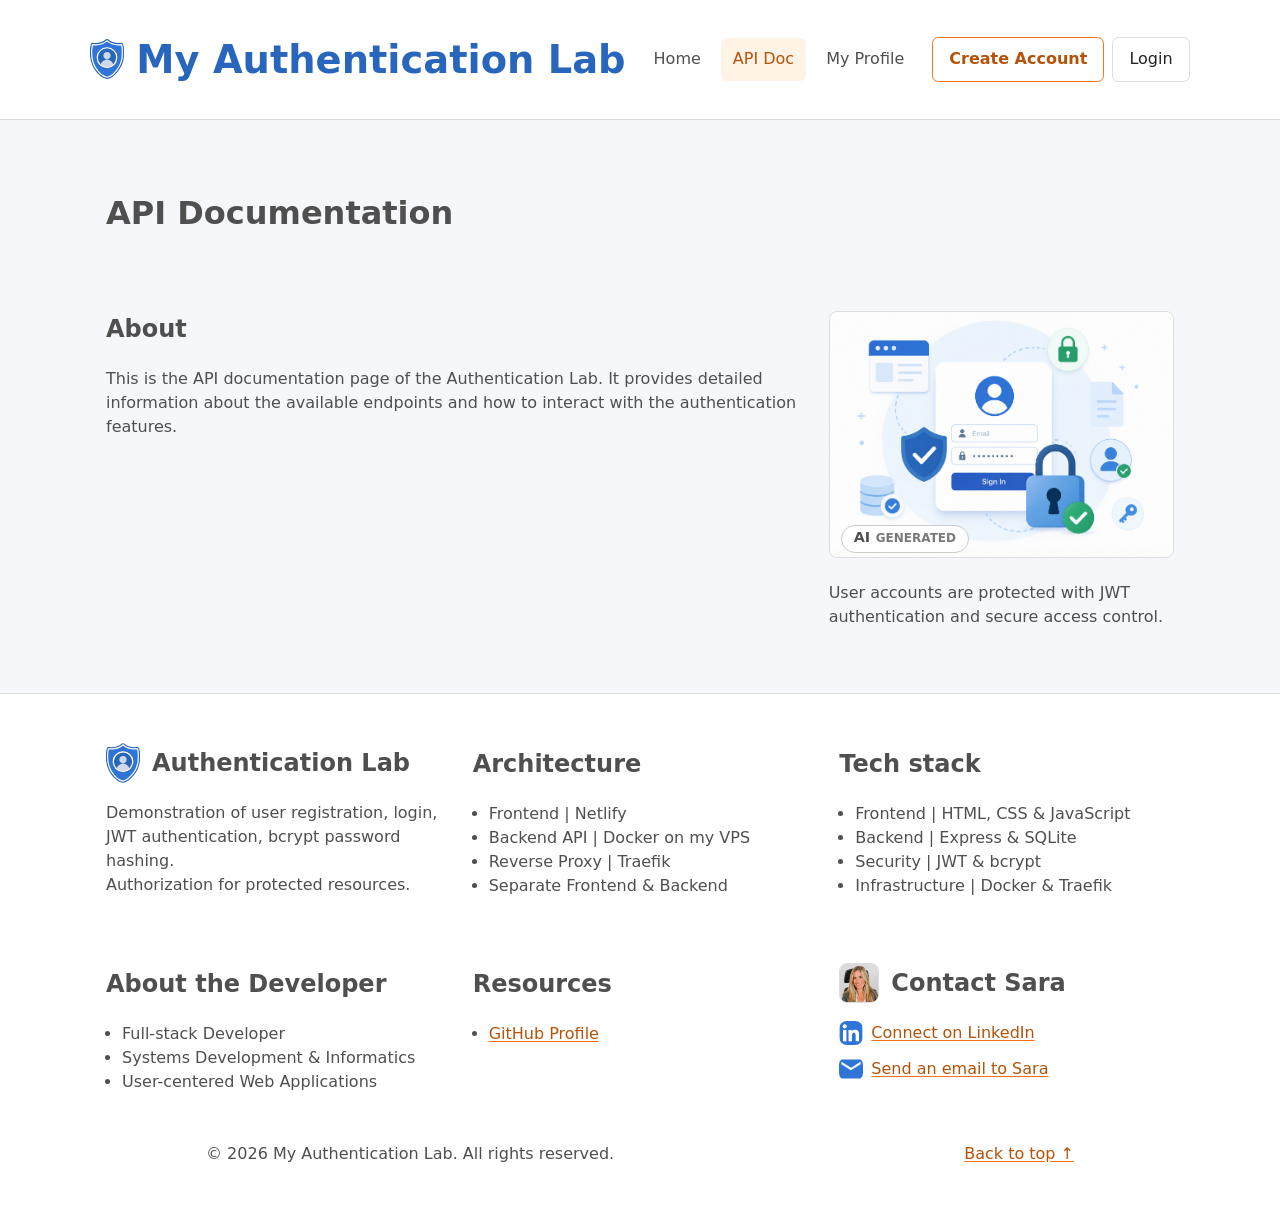
==== api-documentation.html @ 60d190fe "update header and footer link styling" ====
<!doctype html>
<html lang="en">
  <head>
    <meta charset="UTF-8" />
    <meta name="viewport" content="width=device-width, initial-scale=1.0" />
    <title>API documentation | My Authentication Lab</title>
    <link rel="icon" type="image/x-icon" href="favicon.ico" />
    <link rel="stylesheet" href="assets/styles/styles.css" />
  </head>
  <body id="top">
    <a class="skip-link" href="#main-content">Skip to main content</a>
    <header class="site-header navbar">
      <div class="container">
        <div class="logo-container">
          <a href="index.html" class="brand-link" aria-label="Go to homepage">
            <img src="assets/images/logo.svg" alt="" class="logo" height="40" />
            <span class="site-name">
              <span class="site-name-mobile">My Auth. Lab</span>
              <span class="site-name-desktop">My Authentication Lab</span>
            </span>
          </a>
        </div>
        <nav class="site-nav">
          <button
            class="hamburger"
            aria-label="Open menu"
            aria-expanded="false"
            aria-controls="nav-menu"
          >
            ☰
          </button>
          <div class="nav-menu" id="nav-menu">
            <ul class="nav-links">
              <li>
                <a href="index.html">Home</a>
              </li>
              <li>
                <a href="api-documentation.html" aria-current="page">API Doc</a>
              </li>
              <!-- Menu link to protected page -->
              <li><a href="profile.html">My Profile</a></li>
            </ul>
            <div class="auth-links">
              <!-- Create account -->
              <a
                href="create-account.html"
                id="register-link"
                class="action-button action-button--emphasis"
              >
                Create Account
              </a>

              <!-- Login/logout -->
              <a href="login.html" id="login-link" class="action-button">
                Login
              </a>

              <button id="logout-btn" type="button" class="action-button">
                Logout
              </button>
            </div>
          </div>
        </nav>
      </div>
    </header>
    <main class="site-main" id="main-content" tabindex="-1">
      <div class="container content-layout">
        <h1>API Documentation</h1>
        <section>
          <h2>About</h2>
          <p>
            This is the API documentation page of the Authentication Lab. It
            provides detailed information about the available endpoints and how
            to interact with the authentication features.
          </p>
        </section>

        <section>
          <h2></h2>

          <figure>
            <img
              src="assets/images/authentication-authorization.png"
              alt="Illustration of secure user authentication and access control"
              class="illustration"
            />

            <div class="ai-badge">
              <span class="ai">AI</span><span class="generated">GENERATED</span>
            </div>
          </figure>

          <p>
            User accounts are protected with JWT authentication and secure
            access control.
          </p>
        </section>
      </div>
    </main>
    <footer class="site-footer">
      <div class="container footer-grid">
        <div class="footer-cell">
          <div class="footer-heading">
            <a href="index.html" class="brand-link" aria-label="Go to homepage">
              <img
                src="assets/images/logo.svg"
                alt=""
                class="logo"
                height="40"
                width="34"
            /></a>
            <h2>Authentication Lab</h2>
          </div>
          <p class="footer-description">
            Demonstration of user registration, login, JWT authentication,
            bcrypt password hashing. <br />
            Authorization for protected resources.
          </p>
        </div>

        <div class="footer-cell">
          <h2>Architecture</h2>

          <ul>
            <li>Frontend | Netlify</li>
            <li>Backend API | Docker on my VPS</li>
            <li>Reverse Proxy | Traefik</li>
            <li>Separate Frontend & Backend</li>
          </ul>
        </div>

        <div class="footer-cell">
          <h2>Tech stack</h2>
          <ul>
            <li>Frontend | HTML, CSS & JavaScript</li>
            <li>Backend | Express & SQLite</li>
            <li>Security | JWT & bcrypt</li>
            <li>Infrastructure | Docker & Traefik</li>
          </ul>
        </div>

        <div class="footer-cell">
          <h2>About the Developer</h2>
          <ul>
            <li>Full-stack Developer</li>
            <li>Systems Development & Informatics</li>
            <li>User-centered Web Applications</li>
          </ul>
        </div>

        <div class="footer-cell">
          <h2>Resources</h2>
          <ul>
            <li>
              <a
                href="https://github.com/sarasjodin"
                target="_blank"
                rel="noopener noreferrer"
                >GitHub Profile</a
              >
            </li>
          </ul>
        </div>

        <div class="footer-cell">
          <div class="footer-heading">
            <img
              src="assets/images/sara.jpg"
              alt="Portrait of Sara Sjödin"
              class="foto"
              height="40"
              width="40"
              loading="lazy"
            />
            <h2>Contact Sara</h2>
          </div>
          <ul class="contact-links">
            <li class="social-icon linkedin">
              <a
                class="icon linkedin square icon-bw"
                href="https://it.linkedin.com/in/sjodinscolari"
                target="_blank"
                rel="noopener noreferrer"
                aria-label="Visit my LinkedIn page"
              >
                <img
                  src="assets/images/linkedin.svg"
                  alt=""
                  width="24"
                  height="24"
                  loading="lazy"
                  class="icon"
                />
                Connect on LinkedIn
              </a>
            </li>
            <li>
              <a
                href="mailto:sara@sarasjodin.com"
                target="_blank"
                rel="noopener noreferrer"
                ><img
                  src="assets/images/email.svg"
                  alt=""
                  width="24"
                  height="24"
                  loading="lazy"
                  class="icon"
                />
                Send an email to Sara</a
              >
            </li>
          </ul>
        </div>
      </div>
      <div class="footer-bottom">
        <p>&copy; 2026 My Authentication Lab. All rights reserved.</p>
        <p class="back-to-top">
          <a href="#top">Back to top ↑</a>
        </p>
      </div>
    </footer>
    <!-- Main logic -->
    <script type="module" src="assets/js/main.js"></script>
  </body>
</html>
---- assets/styles/styles.css ----
/* Reset / base */
* {
  box-sizing: border-box;
}

:root {
  --accent: #f97316;
  --accent-light: #fff3e6;
  --accent-dark: #b45309;
}

body {
  margin: 0;
  font-family: system-ui, sans-serif;
  line-height: 1.5;
  background: #f5f7fa;
  color: #4f4f4f;
}

/* Gemensamma element */
img {
  max-width: 100%;
  border-radius: 8px;
  border: 1px solid #ddd;
}

figure {
  position: relative;
  margin: 0;
}

.ai-badge {
  position: absolute;
  left: 0.75rem;
  bottom: 0.75rem;
  display: inline-flex;
  align-items: baseline;
  gap: 0.35rem;
  padding: 0.1rem 0.75rem 0.2rem;
  border: 1px solid #ccc;
  border-radius: 999px;
  background: rgba(255, 255, 255, 0.95);
  z-index: 1;
}

.ai {
  font-size: 0.9rem;
  font-weight: 700;
  color: #515151;
}

.generated {
  font-size: 0.75rem;
  font-weight: 700;
  color: #797979;
}

.icon,
.form-heading .heading-icon,
.logo {
  display: block;
  border: none;
}

.brand-link {
  display: flex;
  align-items: center;
  gap: 0.75rem;
  text-decoration: none;
  color: #2766bc;
}

.contact-links > ul {
  padding: 0;
}

.contact-links {
  list-style: none;
  padding: 0;
  margin: 0;
}

.contact-links a {
  display: flex;
  align-items: center;
  gap: 0.5rem;
}

.contact-links li + li {
  margin-top: 0.75rem;
}

.footer-description {
  margin: 0;
}

button,
input {
  font: inherit;
}

.visually-hidden {
  position: absolute;
  width: 1px;
  height: 1px;
  padding: 0;
  margin: -1px;
  overflow: hidden;
  clip-path: inset(50%);
  white-space: nowrap;
  border: 0;
}

/* Layout - mobile first */
.site-header,
.site-footer {
  width: 100%;
}

.site-header {
  background: white;
  border-bottom: 1px solid #ddd;
}

.site-main {
  padding-block: 3rem;
}

.site-footer {
  background: white;
  padding-block: 2rem;
  border-top: 1px solid #ddd;
}

.footer-grid {
  display: grid;
  gap: 2rem;
  grid-template-columns: 1fr;
}

.footer-bottom {
  max-width: 900px;
  margin-inline: auto;
  padding: 1rem;
  display: flex;
  flex-direction: column;
  align-items: flex-start;
  gap: 1rem;
}

.footer-cell {
  border-radius: 0.5rem;
}

.footer-cell ul:not(.contact-links) {
  padding-left: 1rem;
}

.footer-heading {
  display: flex;
  align-items: center;
  gap: 0.75rem;
  min-height: 75px;
}

.footer-heading h2 {
  margin: 0;
}

.back-to-top {
  margin-top: 1rem;
  align-self: flex-end;
}

.container {
  width: min(100% - 2rem, 1100px);
  margin-inline: auto;
  padding-inline: 1rem;
}

header .container {
  align-items: center;
  display: flex;
  padding-inline: 0;
}

/* Komponenter */

header {
  color: #fff;
  padding: 1rem;
  display: flex;
  align-items: center;
}

.logo-container {
  display: flex;
  align-items: center;
}

.site-name {
  font-size: clamp(1.25rem, 4vw, 2rem);
  font-weight: bold;
  white-space: nowrap;
}

.site-name-desktop {
  display: none;
}

.site-name-mobile {
  display: inline;
}

.nav-menu {
  display: none;
}

.nav-menu.is-open {
  position: absolute;
  top: calc(100% + 0.75rem);
  right: 0;
  z-index: 1000;

  display: grid;
  gap: 1rem;

  min-width: 260px;
  padding: 1rem;

  background: white;
  border: 1px solid #ddd;
  border-radius: 0.75rem;
  box-shadow: 0 8px 24px rgb(0 0 0 / 15%);
}

.nav-links {
  list-style: none;
  padding: 0;
  margin: 0;
}

.nav-links,
.auth-links {
  display: grid;
  gap: 0.5rem;
}

.action-button {
  display: inline-flex;
  justify-content: center;
  align-items: center;

  padding: 0.6rem 1rem;
  border: 1px solid #ddd;
  border-radius: 0.4rem;

  background: white;
  color: #222;

  text-decoration: none;
  font: inherit;
  cursor: pointer;
  white-space: nowrap;

  transition:
    background-color 0.2s ease,
    border-color 0.2s ease;
}

.action-button:hover {
  border-color: var(--accent);
  background: var(--accent-light);
}

.action-button--primary {
  background: var(--accent);
  border-color: var(--accent);
  color: white;
  font-weight: 600;
}

.action-button--primary:hover {
  background: var(--accent-dark);
  border-color: var(--accent-dark);
}

.auth-links {
  padding-top: 1rem;
  border-top: 1px solid #ddd;
}

.profile-page .home-link {
  display: inline-flex;
}

.profile-link,
#logout-btn {
  display: none;
}

.is-logged-in .profile-link,
.is-logged-in #logout-btn {
  display: inline-flex;
}

.is-logged-in #register-link,
.is-logged-in #login-link {
  display: none;
}

#register-link,
#login-link {
  display: inline-flex;
}

.hamburger {
  display: block;
  cursor: pointer;
}

.highlight {
  color: #222;
}

.content-layout {
  display: grid;
  gap: 2rem;
}

.content-layout > h1 {
  grid-column: 1 / -1;
}

/* Forms */
form {
  max-width: 420px;
}

fieldset {
  max-width: 500px;
  padding: 1.5rem 3rem 1.5rem 1.5rem;
  border: 1px solid #ccc;
  border-radius: 8px;
}

.form-group {
  display: grid;
  gap: 0.4rem;
  margin-bottom: 1rem;
}

.form-heading {
  display: flex;
  align-items: center;
  gap: 0.5rem;
}

.heading-icon {
  width: 28px;
  height: 28px;
  flex-shrink: 0;
}

label {
  display: block;
  margin-bottom: 0.35rem;
  font-weight: 600;
}

input {
  width: 100%;
  padding: 0.7rem;
  border: 1px solid #ccc;
  border-radius: 4px;
  font: inherit;
}

.form-button {
  padding: 0.7rem 1rem;
  border: 0;
  border-radius: 4px;
  cursor: pointer;
  font: inherit;
}

.skip-link {
  position: absolute;
  left: -9999px;
}

.nav-links a {
  display: block;
  padding: 0.6rem 0.75rem;
  color: #4f4f4f;
  text-decoration: none;
  border-radius: 0.4rem;
  white-space: nowrap;
}

.nav-links a:hover,
.nav-links a[aria-current='page'] {
  background: var(--accent-light);
  color: var(--accent-dark);
}

/* Auth buttons in header/menu */
.auth-links .action-button {
  background: white;
  color: #222;
  border-color: #ddd;
}

/* Create Account subtle emphasis not primary */
.auth-links .action-button--emphasis {
  border-color: var(--accent);
  color: var(--accent-dark);
  font-weight: 600;
}

/* Hover only for non-active auth buttons */
.auth-links .action-button:not([aria-current='page']):hover,
#logout-btn:hover {
  background: var(--accent-light);
  border-color: var(--accent);
  color: var(--accent-dark);
}

/* Active auth page */
.auth-links .action-button[aria-current='page'] {
  background: var(--accent-light);
  color: var(--accent-dark);
  border-color: transparent;
  font-weight: 700;
}

/* No visual change when hovering active auth page */
.auth-links .action-button[aria-current='page']:hover {
  background: var(--accent-light);
  color: var(--accent-dark);
  border-color: transparent;
}

.site-main a,
.site-footer a {
  color: var(--accent-dark);
  text-decoration-color: var(--accent);
  text-underline-offset: 0.15em;
  transition: color 0.2s ease;
}

.site-main a:hover,
.site-footer a:hover {
  color: var(--accent);
}

#register-link,
#login-link {
  margin-left: 0;
}

.brand-link:hover,
.brand-link.active {
  color: #1d4d90;
}

.site-header .container {
  gap: 1rem;
}

@media (min-width: 365px) {
  .site-name-mobile {
    display: none;
  }

  .site-name-desktop {
    display: inline;
  }

  .site-header .container {
    gap: 1rem;
  }
}

@media (min-width: 768px) {
  .site-header {
    min-height: 120px;
  }

  .footer-grid {
    display: grid;
    grid-template-columns: repeat(3, 1fr);
    align-items: start;
  }

  .footer-bottom {
    flex-direction: row;
    justify-content: space-between;
    align-items: center;
  }

  .site-main {
    padding-block: 3rem;
  }

  .site-main .container {
    display: grid;
    gap: 2rem;
    margin-inline: auto;
    padding-inline: 1rem;
  }
}

@media (min-width: 925px) {
  .hamburger {
    display: none;
  }

  .nav-menu {
    position: static;
    display: flex;
    align-items: center;
    gap: 1rem;

    min-width: auto;
    padding: 0;
    border: 0;
    box-shadow: none;
  }

  .nav-links,
  .auth-links {
    display: flex;
    align-items: center;
  }

  .auth-links {
    border-top: none;
    padding-top: 0;
    border-top: 0;
  }

  .site-name {
    font-size: clamp(1rem, 3vw, 2.5rem);
  }
}

@media (min-width: 1000px) {
  .content-layout {
    grid-template-columns: 2fr 1fr;
    align-items: start;
  }
}
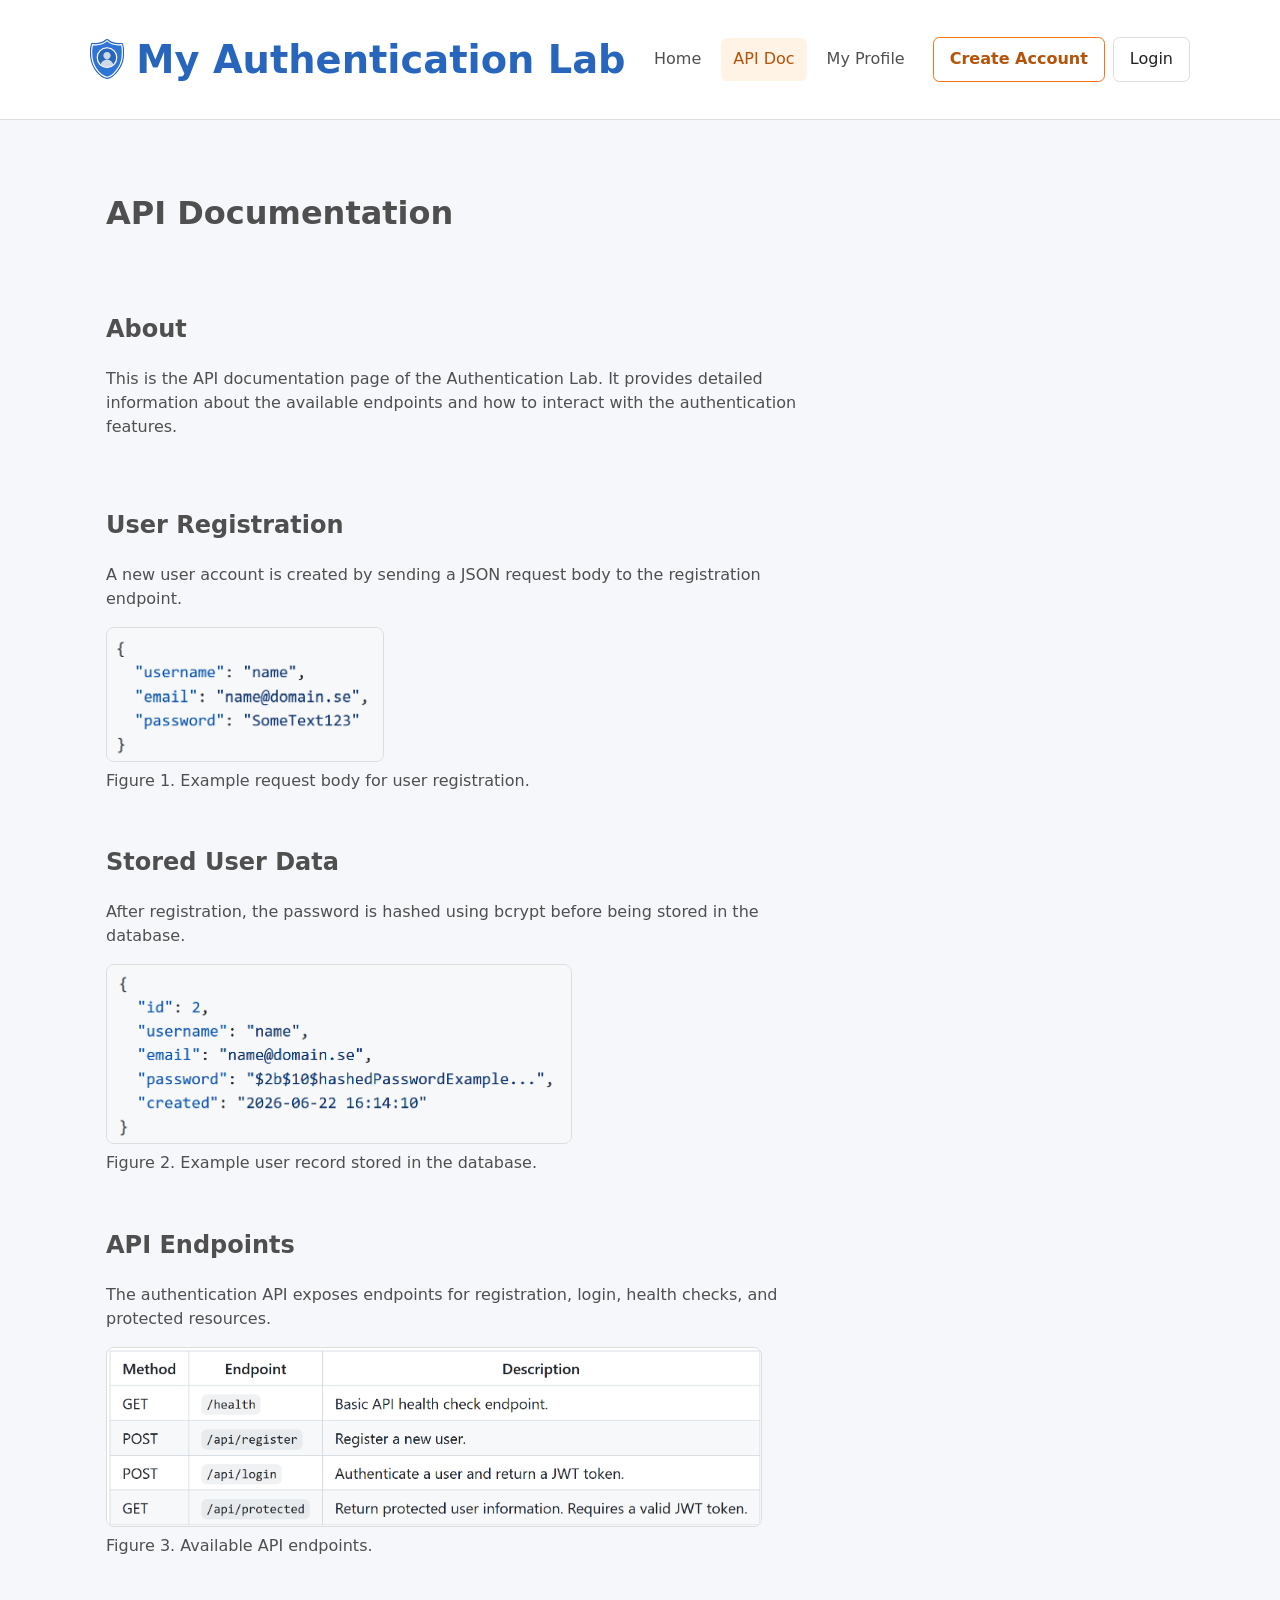
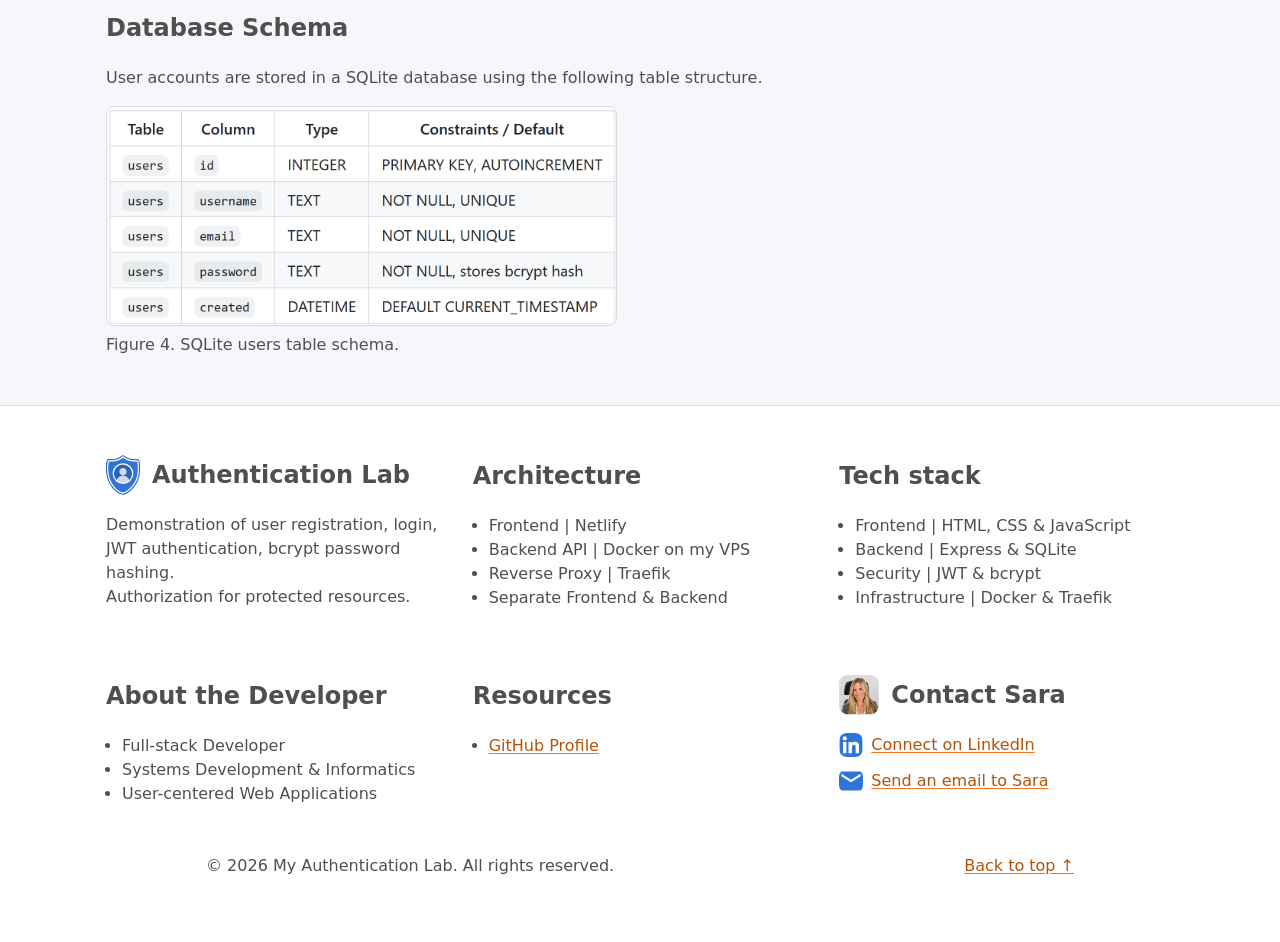
==== commit 5a608796: "improve apidoc page" ====
--- a/api-documentation.html
+++ b/api-documentation.html
@@ -7,7 +7,7 @@
     <link rel="icon" type="image/x-icon" href="favicon.ico" />
     <link rel="stylesheet" href="assets/styles/styles.css" />
   </head>
-  <body id="top">
+  <body id="top" class="apidoc-page">
     <a class="skip-link" href="#main-content">Skip to main content</a>
     <header class="site-header navbar">
       <div class="container">
@@ -75,25 +75,84 @@
           </p>
         </section>
 
-        <section>
-          <h2></h2>
-
-          <figure>
-            <img
-              src="assets/images/authentication-authorization.png"
-              alt="Illustration of secure user authentication and access control"
-              class="illustration"
-            />
-
-            <div class="ai-badge">
-              <span class="ai">AI</span><span class="generated">GENERATED</span>
-            </div>
-          </figure>
-
-          <p>
-            User accounts are protected with JWT authentication and secure
-            access control.
-          </p>
+        <section aria-labelledby="registration-heading">
+          <h2 id="registration-heading">User Registration</h2>
+
+          <p>
+            A new user account is created by sending a JSON request body to the
+            registration endpoint.
+          </p>
+
+          <figure>
+            <img
+              src="assets/images/register-request-body.png"
+              alt="Example JSON request body with username, email, and password."
+              height="135"
+              width="278"
+            />
+            <figcaption>
+              Figure 1. Example request body for user registration.
+            </figcaption>
+          </figure>
+        </section>
+
+        <section aria-labelledby="database-record-heading">
+          <h2 id="database-record-heading">Stored User Data</h2>
+
+          <p>
+            After registration, the password is hashed using bcrypt before being
+            stored in the database.
+          </p>
+
+          <figure>
+            <img
+              src="assets/images/example-database-record.png"
+              alt="Example database record containing a hashed password."
+              height="180"
+              width="466"
+            />
+            <figcaption>
+              Figure 2. Example user record stored in the database.
+            </figcaption>
+          </figure>
+        </section>
+
+        <section aria-labelledby="endpoints-heading">
+          <h2 id="endpoints-heading">API Endpoints</h2>
+
+          <p>
+            The authentication API exposes endpoints for registration, login,
+            health checks, and protected resources.
+          </p>
+
+          <figure>
+            <img
+              src="assets/images/api-endpoints-table.png"
+              alt="Table of API endpoints and descriptions."
+              height="180"
+              width="656"
+            />
+            <figcaption>Figure 3. Available API endpoints.</figcaption>
+          </figure>
+        </section>
+
+        <section aria-labelledby="schema-heading">
+          <h2 id="schema-heading">Database Schema</h2>
+
+          <p>
+            User accounts are stored in a SQLite database using the following
+            table structure.
+          </p>
+
+          <figure>
+            <img
+              src="assets/images/users-table-schema.png"
+              alt="SQLite users table schema."
+              height="220"
+              width="511"
+            />
+            <figcaption>Figure 4. SQLite users table schema.</figcaption>
+          </figure>
         </section>
       </div>
     </main>
--- a/assets/styles/styles.css
+++ b/assets/styles/styles.css
@@ -32,7 +32,7 @@
 .ai-badge {
   position: absolute;
   left: 0.75rem;
-  bottom: 0.75rem;
+  bottom: 3.75rem;
   display: inline-flex;
   align-items: baseline;
   gap: 0.35rem;
@@ -60,6 +60,11 @@
 .logo {
   display: block;
   border: none;
+}
+
+.site-nav {
+  position: relative;
+  margin-left: auto;
 }
 
 .brand-link {
@@ -111,7 +116,6 @@
   border: 0;
 }
 
-/* Layout - mobile first */
 .site-header,
 .site-footer {
   width: 100%;
@@ -166,7 +170,6 @@
 .footer-heading h2 {
   margin: 0;
 }
-
 .back-to-top {
   margin-top: 1rem;
   align-self: flex-end;
@@ -184,8 +187,6 @@
   padding-inline: 0;
 }
 
-/* Komponenter */
-
 header {
   color: #fff;
   padding: 1rem;
@@ -204,12 +205,12 @@
   white-space: nowrap;
 }
 
+.site-name-mobile {
+  display: inline;
+}
+
 .site-name-desktop {
   display: none;
-}
-
-.site-name-mobile {
-  display: inline;
 }
 
 .nav-menu {
@@ -285,11 +286,40 @@
   border-color: var(--accent-dark);
 }
 
+.action-button:disabled {
+  background: #f5f5f5;
+  color: #777;
+  border-color: #ddd;
+  cursor: not-allowed;
+  opacity: 0.8;
+}
+
+.action-button:disabled:hover {
+  background: #f5f5f5;
+  color: #777;
+  border-color: #ddd;
+}
+
+.profile-actions {
+  display: flex;
+  flex-direction: column;
+  gap: 0.75rem;
+}
+
+.profile-actions .action-button {
+  width: 100%;
+  max-width: 20rem;
+}
+
 .auth-links {
   padding-top: 1rem;
   border-top: 1px solid #ddd;
 }
 
+.apidoc-page .content-layout > section {
+  grid-column: 1;
+}
+
 .profile-page .home-link {
   display: inline-flex;
 }
@@ -332,7 +362,6 @@
   grid-column: 1 / -1;
 }
 
-/* Forms */
 form {
   max-width: 420px;
 }
@@ -387,6 +416,18 @@
 .skip-link {
   position: absolute;
   left: -9999px;
+}
+
+/* States */
+
+.skip-link:focus {
+  left: 1rem;
+  top: 1rem;
+  z-index: 1000;
+
+  padding: 0.75rem 1rem;
+  background: white;
+  border: 2px solid black;
 }
 
 .nav-links a {
@@ -464,10 +505,6 @@
   color: #1d4d90;
 }
 
-.site-header .container {
-  gap: 1rem;
-}
-
 @media (min-width: 365px) {
   .site-name-mobile {
     display: none;
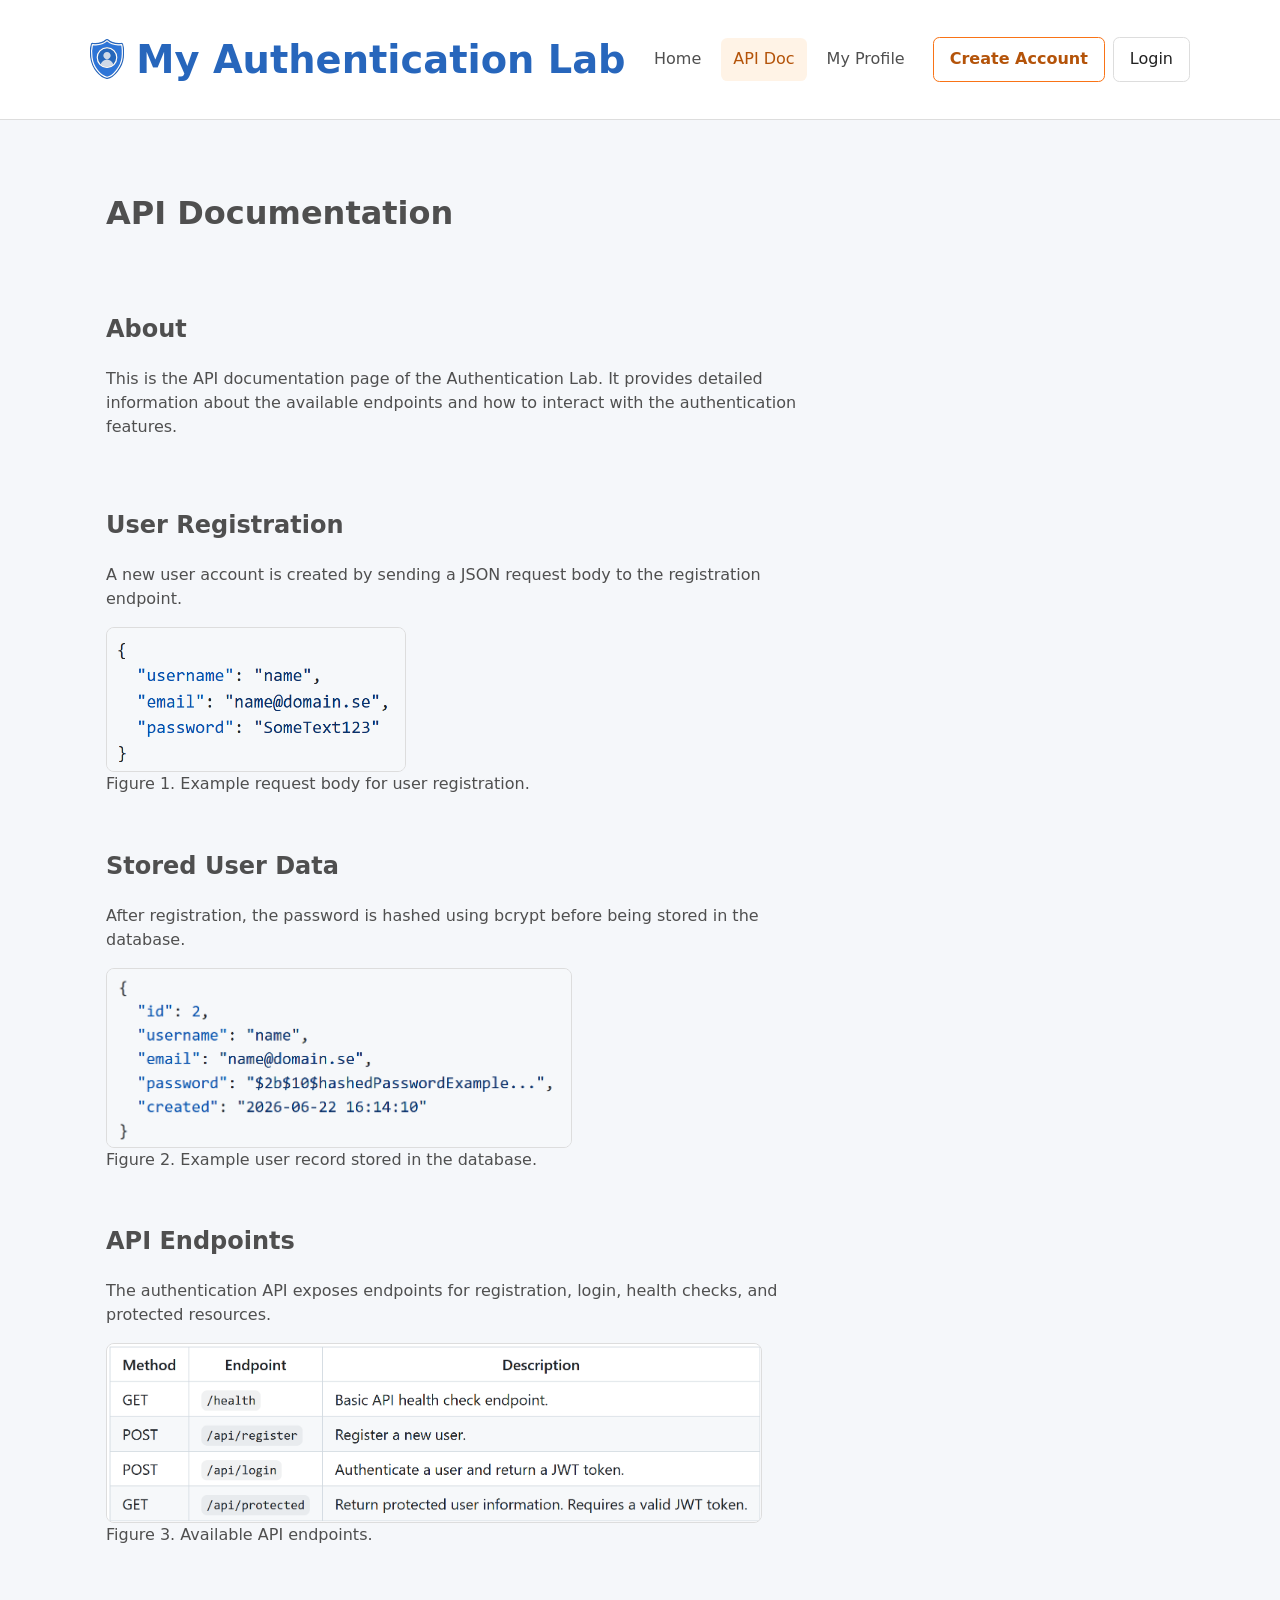
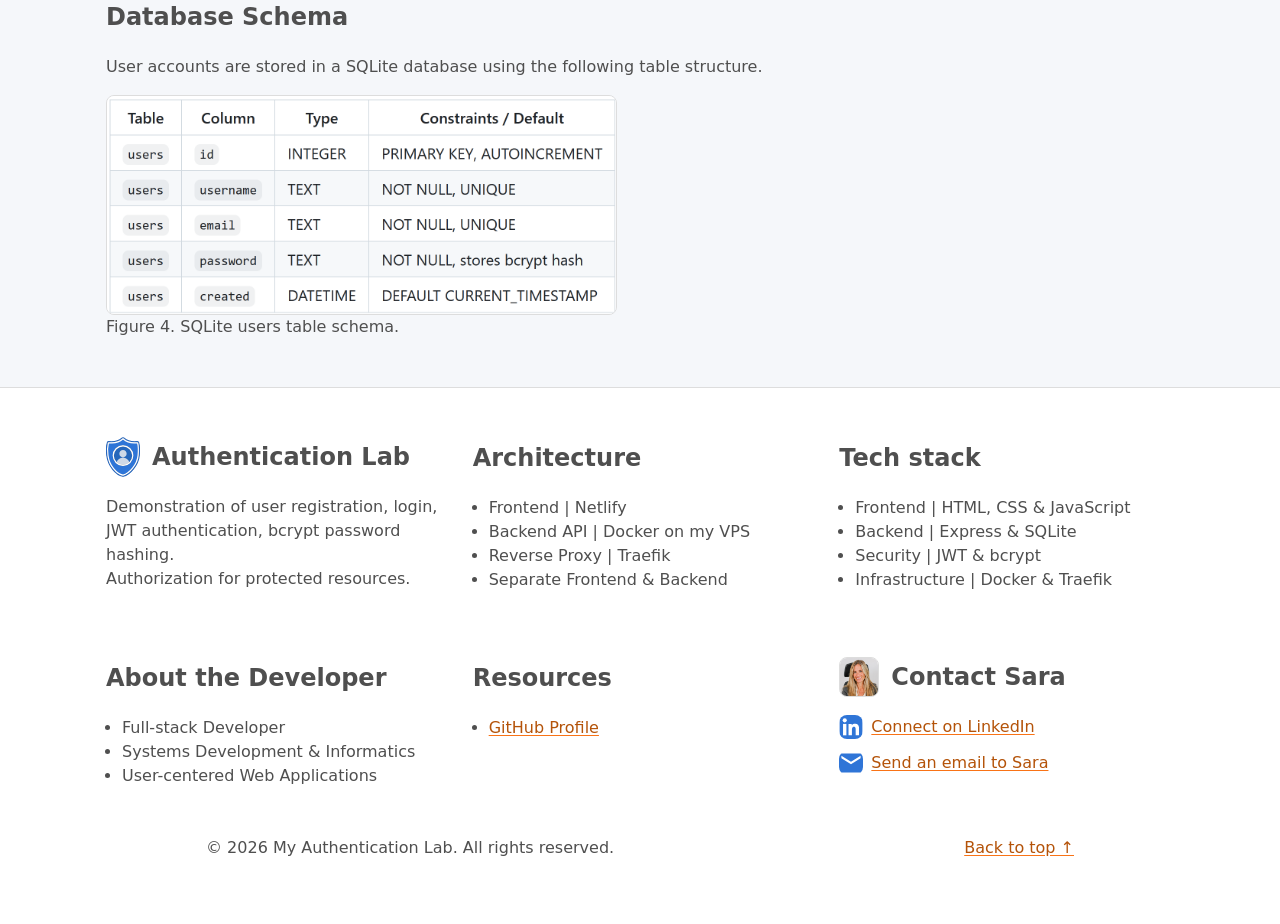
==== commit ddab4c67: "adjust responsive styling" ====
--- a/api-documentation.html
+++ b/api-documentation.html
@@ -83,7 +83,7 @@
             registration endpoint.
           </p>
 
-          <figure>
+          <figure class="screenshot">
             <img
               src="assets/images/register-request-body.png"
               alt="Example JSON request body with username, email, and password."
@@ -104,7 +104,7 @@
             stored in the database.
           </p>
 
-          <figure>
+          <figure class="screenshot">
             <img
               src="assets/images/example-database-record.png"
               alt="Example database record containing a hashed password."
@@ -125,7 +125,7 @@
             health checks, and protected resources.
           </p>
 
-          <figure>
+          <figure class="screenshot">
             <img
               src="assets/images/api-endpoints-table.png"
               alt="Table of API endpoints and descriptions."
@@ -144,7 +144,7 @@
             table structure.
           </p>
 
-          <figure>
+          <figure class="screenshot">
             <img
               src="assets/images/users-table-schema.png"
               alt="SQLite users table schema."
--- a/assets/styles/styles.css
+++ b/assets/styles/styles.css
@@ -17,7 +17,6 @@
   color: #4f4f4f;
 }
 
-/* Gemensamma element */
 img {
   max-width: 100%;
   border-radius: 8px;
@@ -29,10 +28,16 @@
   margin: 0;
 }
 
+img.illustration {
+  width: 300px;
+  height: 214px;
+  display: block;
+}
+
 .ai-badge {
   position: absolute;
   left: 0.75rem;
-  bottom: 3.75rem;
+  bottom: 2rem;
   display: inline-flex;
   align-items: baseline;
   gap: 0.35rem;
@@ -53,6 +58,13 @@
   font-size: 0.75rem;
   font-weight: 700;
   color: #797979;
+}
+
+.screenshot img {
+  display: block;
+  max-width: 100%;
+  min-width: 300px;
+  height: auto;
 }
 
 .icon,
@@ -505,6 +517,43 @@
   color: #1d4d90;
 }
 
+/* Base styles for status messages */
+.status-message {
+  display: none;
+  padding: 0.75rem 1rem;
+  border-radius: 6px;
+  margin-bottom: 1rem;
+  font-size: 1rem;
+}
+
+.status-message:not(:empty) {
+  display: block;
+}
+
+/* Variants after base rule */
+.status-message.info {
+  background-color: #e7f3ff;
+  border: 1px solid #b6dcff;
+}
+
+.status-message.success {
+  background-color: #d4edda;
+  border: 1px solid #c3e6cb;
+  color: #155724;
+}
+
+.status-message.error {
+  background-color: #f8d7da;
+  border: 1px solid #f5c6cb;
+  color: #ae3d1b;
+}
+
+.status-message.warning {
+  background: #fff3cd;
+  border: 1px solid #ffeeba;
+  color: #6b5206;
+}
+
 @media (min-width: 365px) {
   .site-name-mobile {
     display: none;
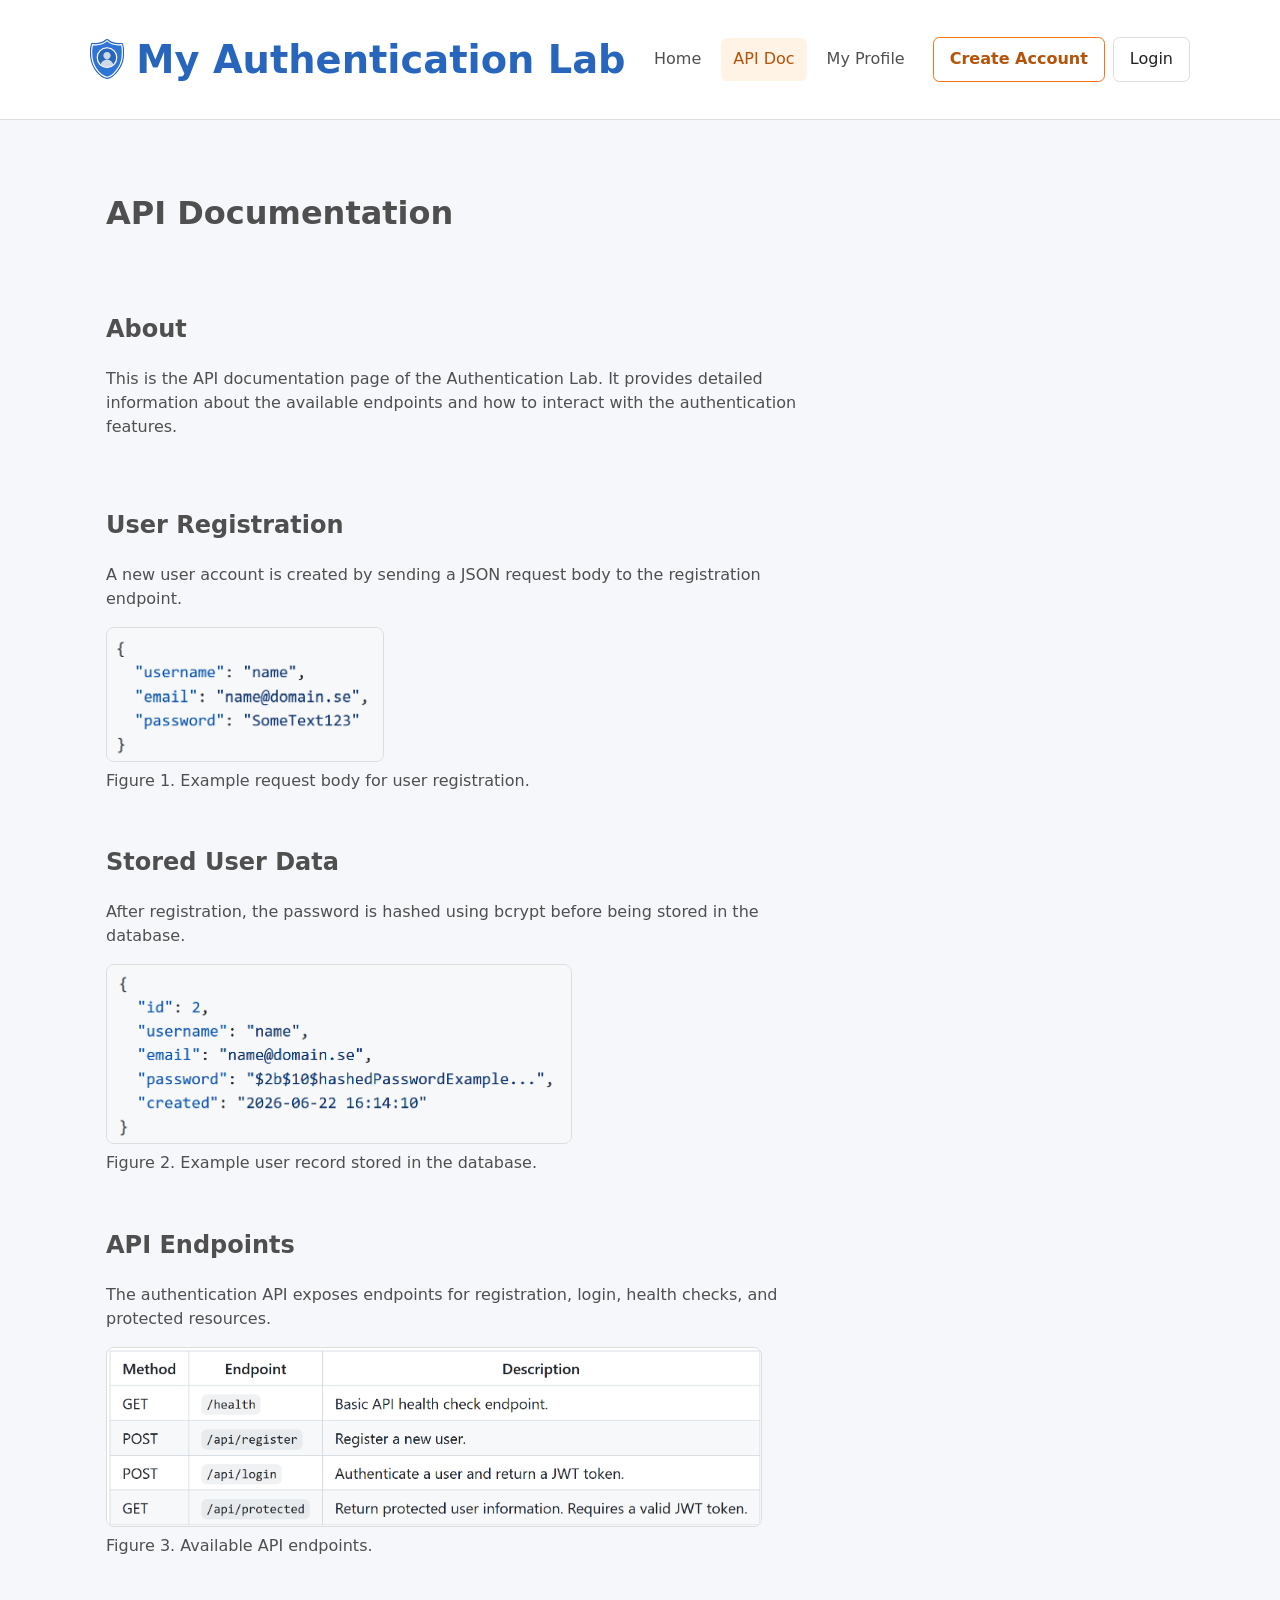
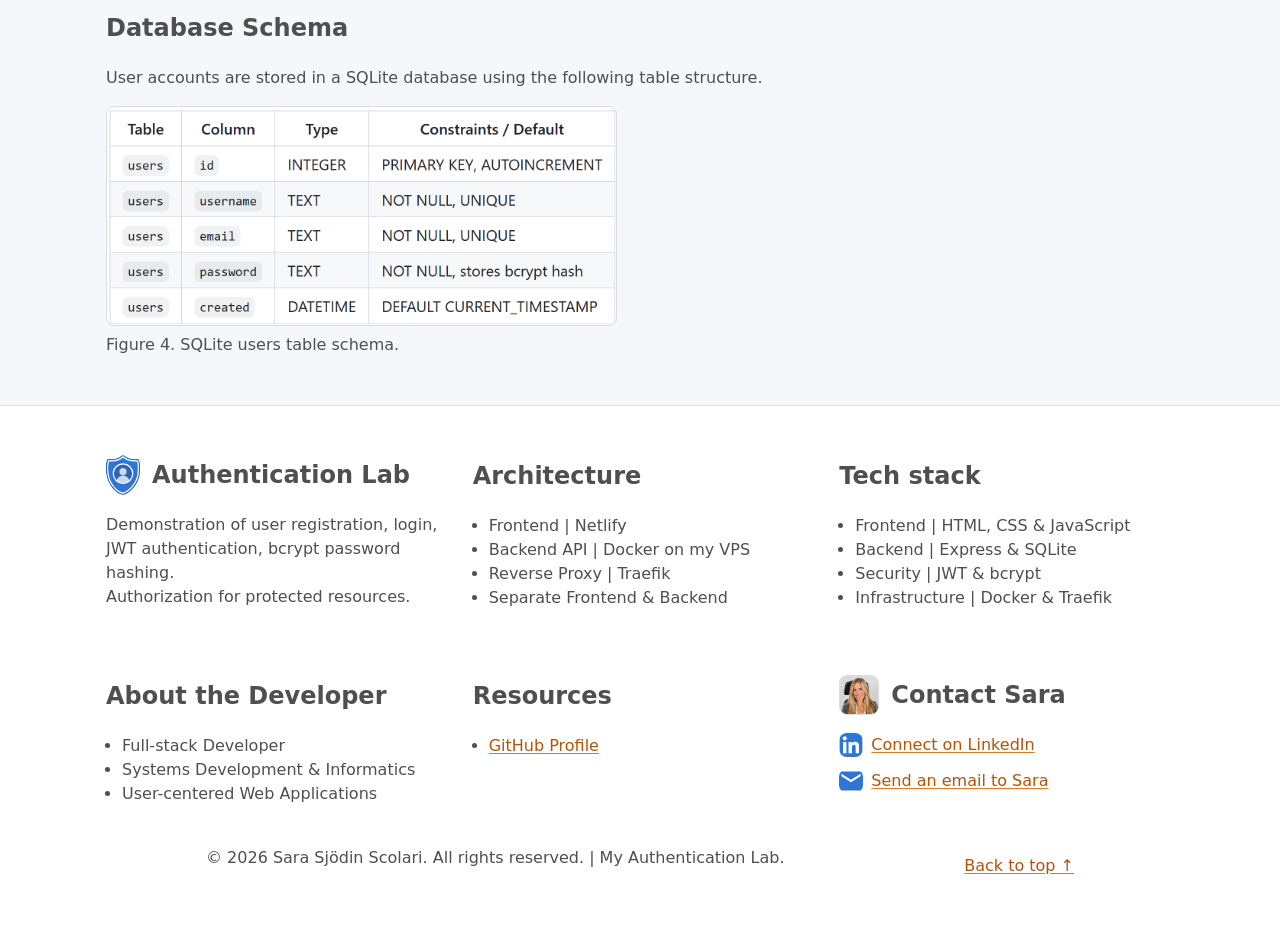
==== commit ed6376ca: "update year automatically" ====
--- a/api-documentation.html
+++ b/api-documentation.html
@@ -83,7 +83,7 @@
             registration endpoint.
           </p>
 
-          <figure class="screenshot">
+          <figure>
             <img
               src="assets/images/register-request-body.png"
               alt="Example JSON request body with username, email, and password."
@@ -104,7 +104,7 @@
             stored in the database.
           </p>
 
-          <figure class="screenshot">
+          <figure>
             <img
               src="assets/images/example-database-record.png"
               alt="Example database record containing a hashed password."
@@ -125,7 +125,7 @@
             health checks, and protected resources.
           </p>
 
-          <figure class="screenshot">
+          <figure>
             <img
               src="assets/images/api-endpoints-table.png"
               alt="Table of API endpoints and descriptions."
@@ -144,7 +144,7 @@
             table structure.
           </p>
 
-          <figure class="screenshot">
+          <figure>
             <img
               src="assets/images/users-table-schema.png"
               alt="SQLite users table schema."
@@ -273,7 +273,9 @@
         </div>
       </div>
       <div class="footer-bottom">
-        <p>&copy; 2026 My Authentication Lab. All rights reserved.</p>
+        <div class="copyright">
+        © <span id="current-year"></span> Sara Sjödin Scolari. All rights reserved. | My Authentication Lab.</p>
+        </div>
         <p class="back-to-top">
           <a href="#top">Back to top ↑</a>
         </p>
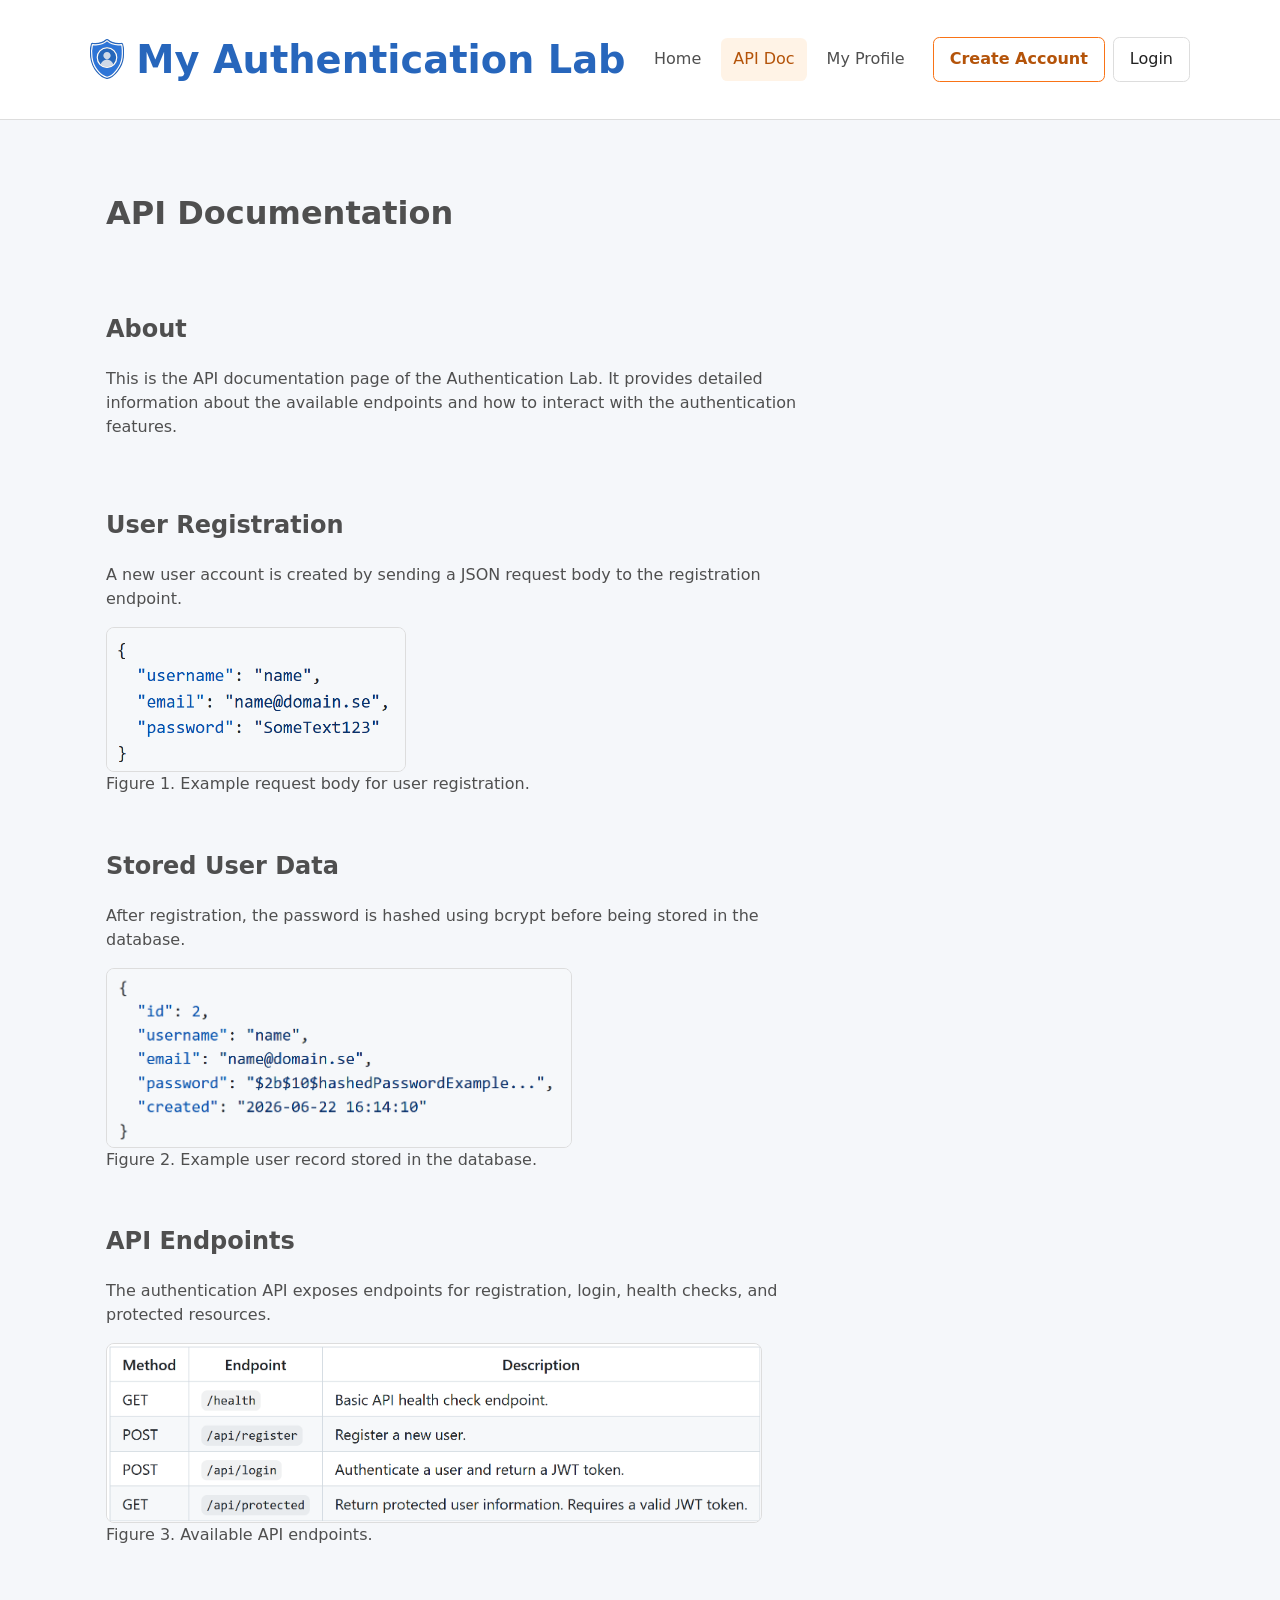
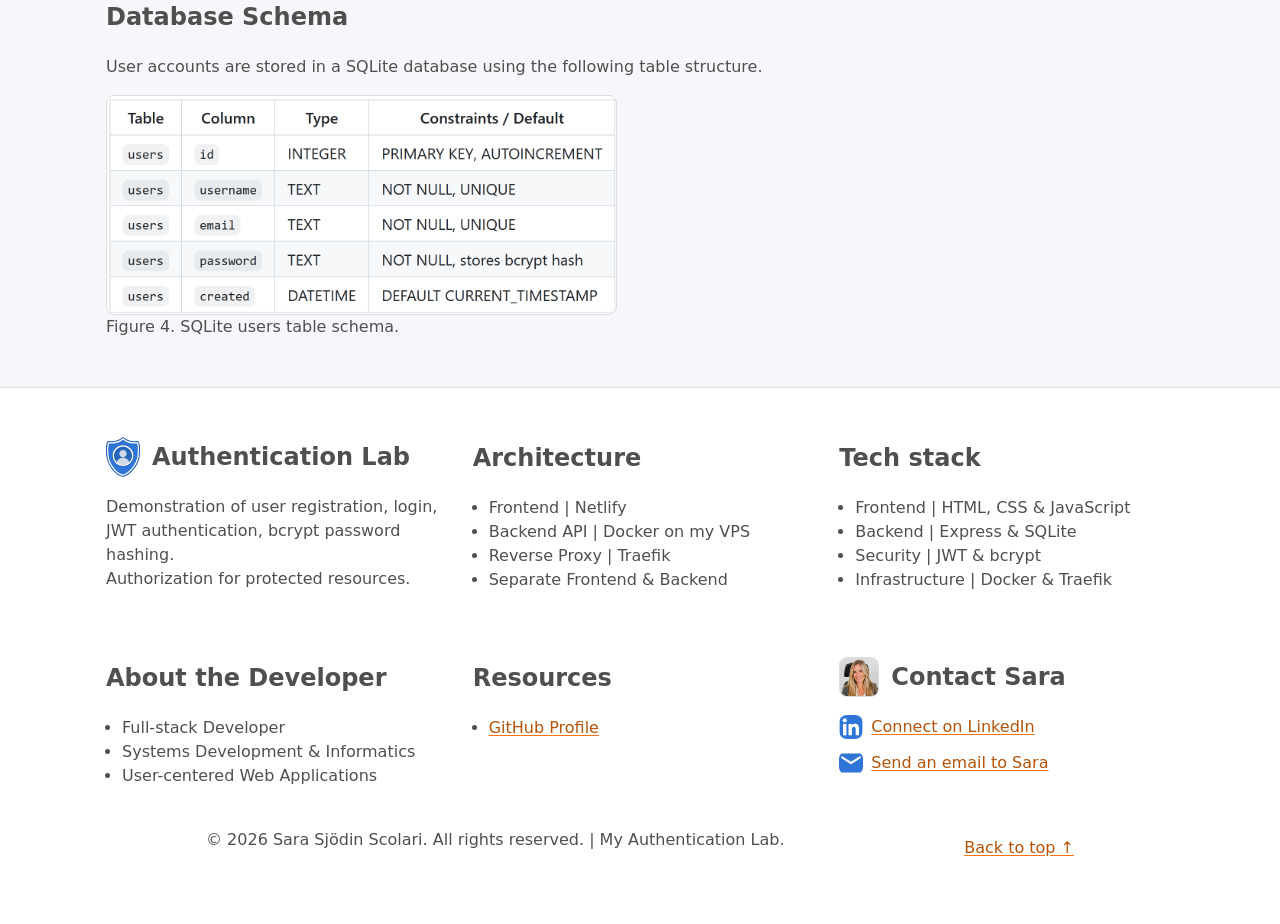
==== commit e2c8c5cb: "Merge pull request #20 from sarasjodin/fix-copyright update year automatically" ====
--- a/api-documentation.html
+++ b/api-documentation.html
@@ -83,7 +83,7 @@
             registration endpoint.
           </p>
 
-          <figure>
+          <figure class="screenshot">
             <img
               src="assets/images/register-request-body.png"
               alt="Example JSON request body with username, email, and password."
@@ -104,7 +104,7 @@
             stored in the database.
           </p>
 
-          <figure>
+          <figure class="screenshot">
             <img
               src="assets/images/example-database-record.png"
               alt="Example database record containing a hashed password."
@@ -125,7 +125,7 @@
             health checks, and protected resources.
           </p>
 
-          <figure>
+          <figure class="screenshot">
             <img
               src="assets/images/api-endpoints-table.png"
               alt="Table of API endpoints and descriptions."
@@ -144,7 +144,7 @@
             table structure.
           </p>
 
-          <figure>
+          <figure class="screenshot">
             <img
               src="assets/images/users-table-schema.png"
               alt="SQLite users table schema."
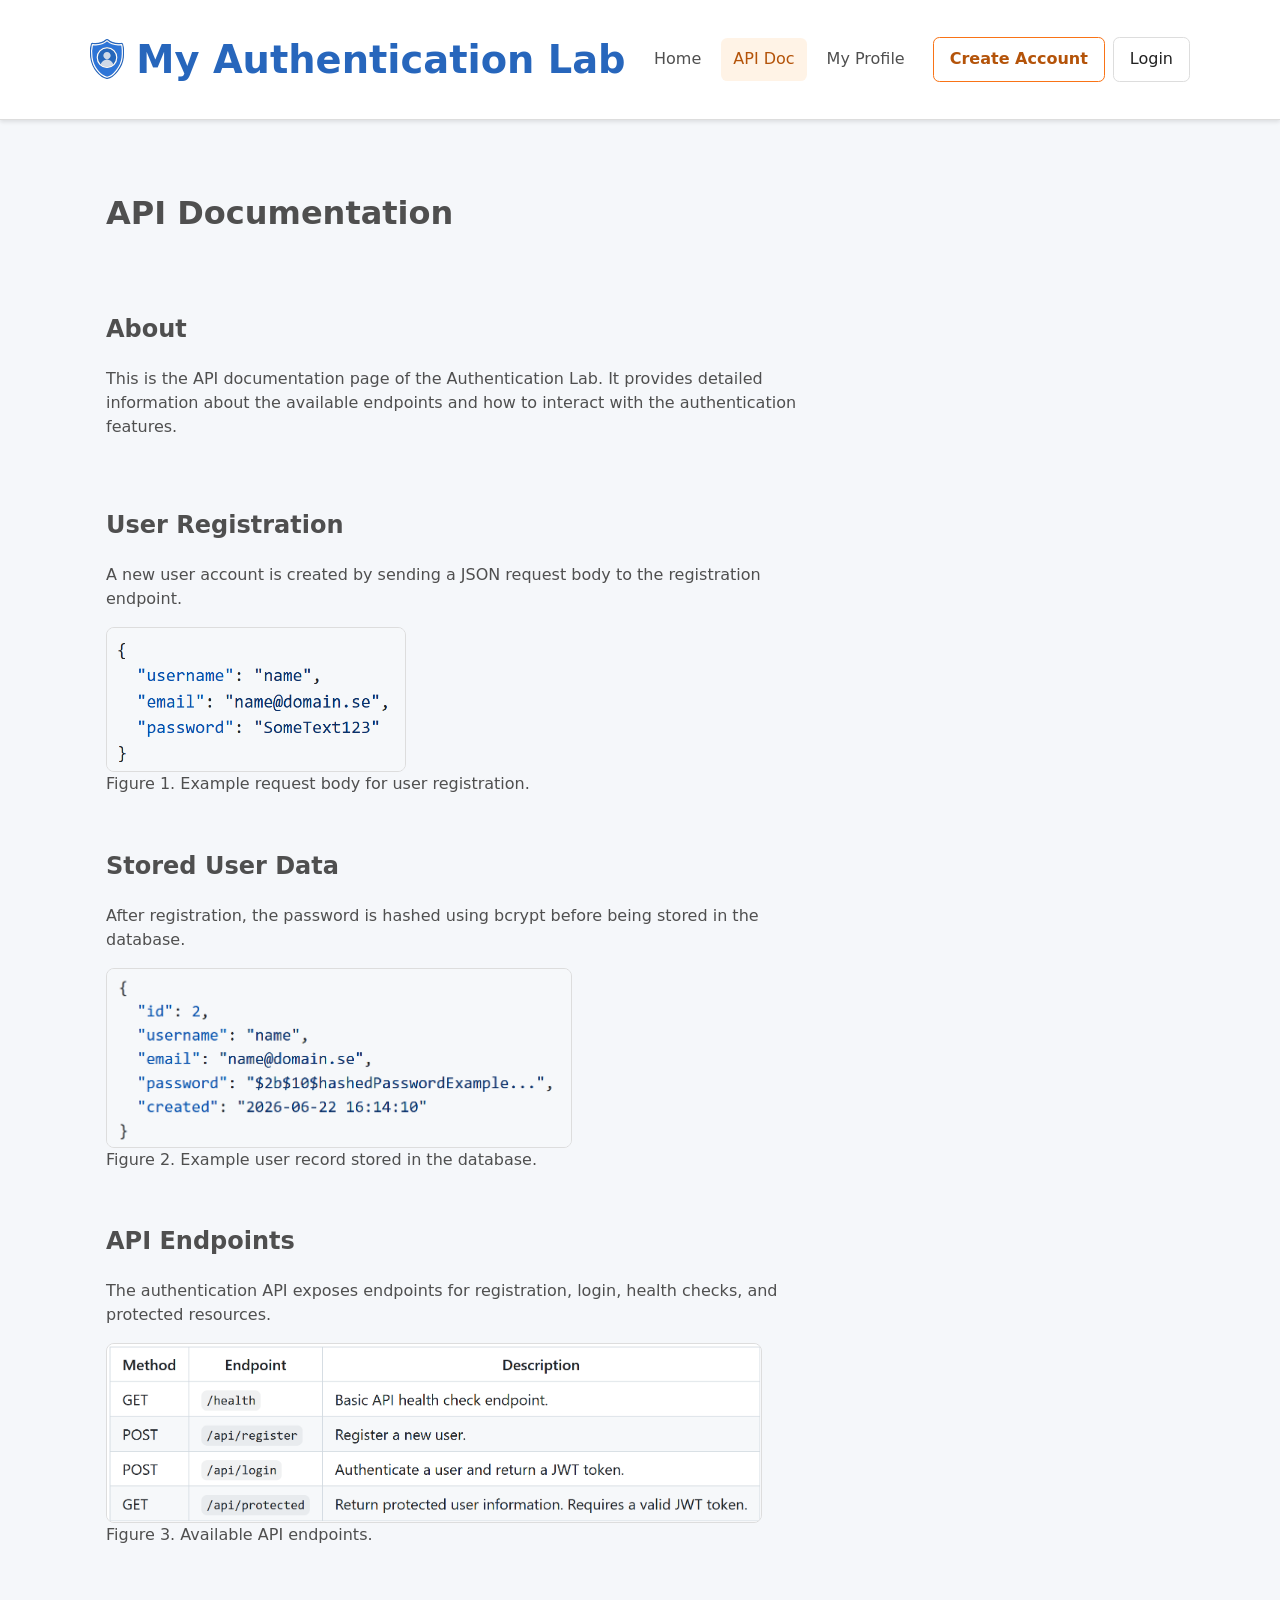
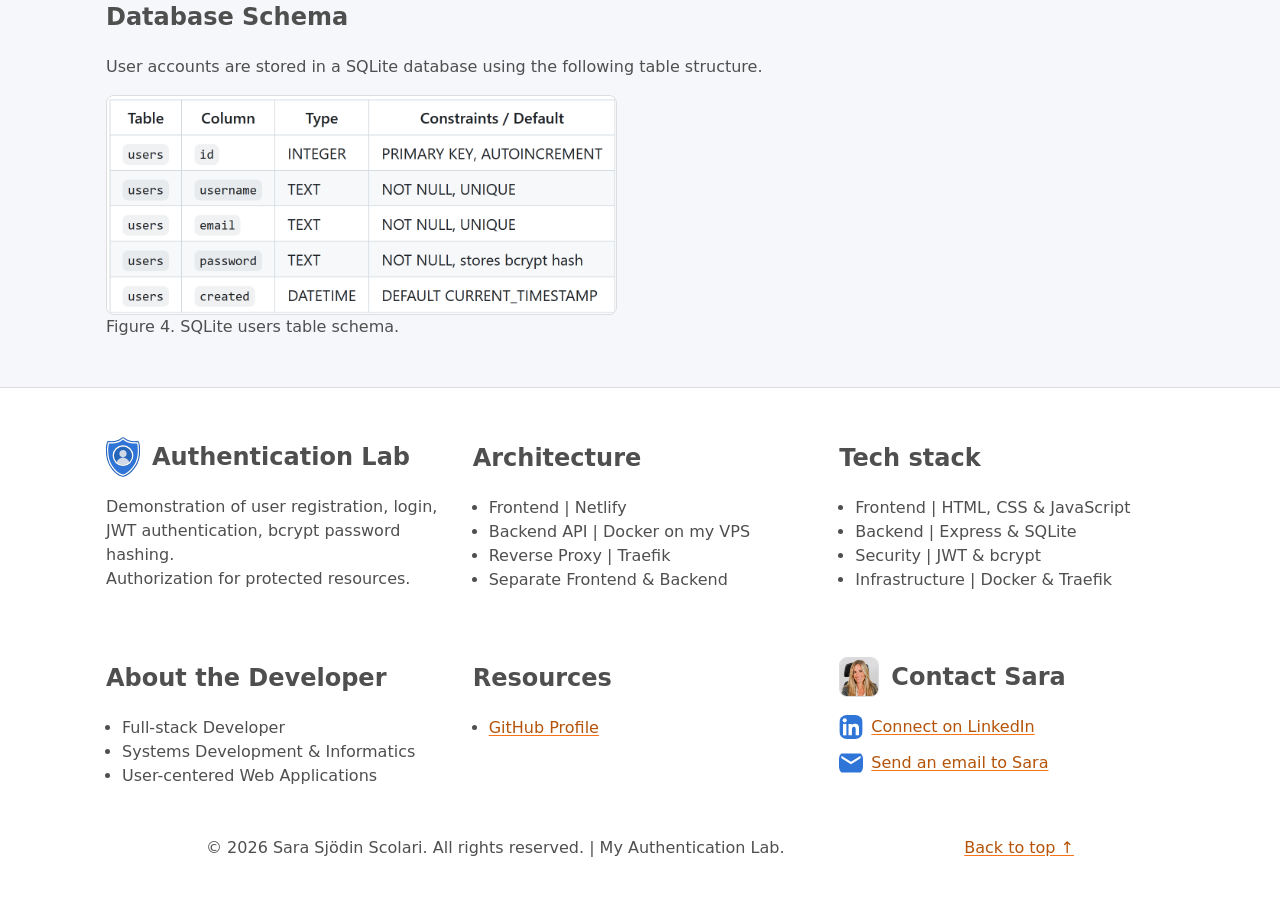
==== commit 6da1fa66: "add missing p tag" ====
--- a/api-documentation.html
+++ b/api-documentation.html
@@ -274,7 +274,10 @@
       </div>
       <div class="footer-bottom">
         <div class="copyright">
-        © <span id="current-year"></span> Sara Sjödin Scolari. All rights reserved. | My Authentication Lab.</p>
+          <p>
+            © <span id="current-year"></span> Sara Sjödin Scolari. All rights
+            reserved. | My Authentication Lab.
+          </p>
         </div>
         <p class="back-to-top">
           <a href="#top">Back to top ↑</a>
--- a/assets/styles/styles.css
+++ b/assets/styles/styles.css
@@ -136,6 +136,10 @@
 .site-header {
   background: white;
   border-bottom: 1px solid #ddd;
+  position: sticky;
+  top: 0;
+  z-index: 1000;
+  box-shadow: 0 2px 4px rgb(0 0 0 / 10%);
 }
 
 .site-main {
